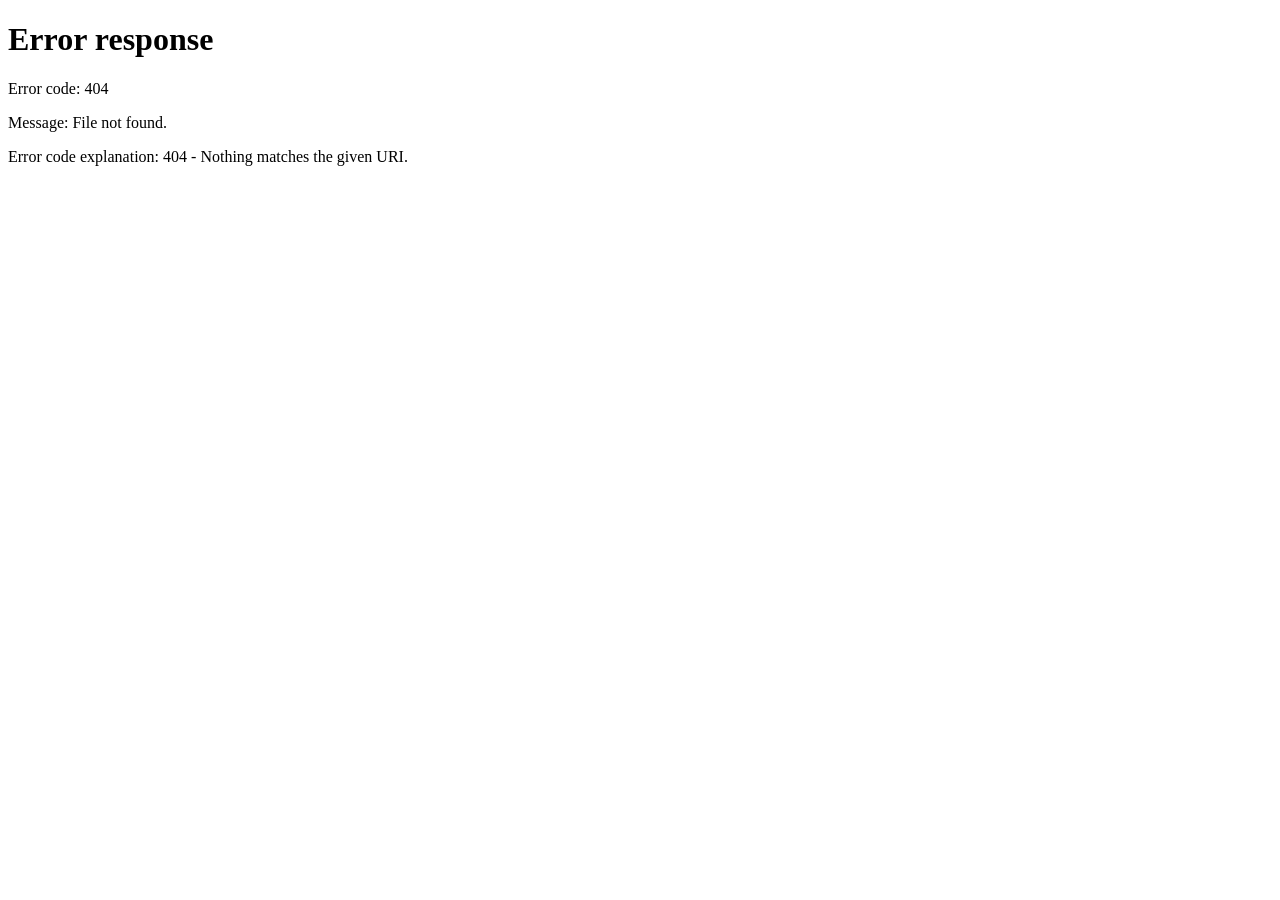
==== charge-motion/index.html @ 54f0bb24 "Add simple public entry for charge motion visualizer" ====
<!doctype html>
<html lang="ja">
<head>
  <meta charset="utf-8">
  <meta name="viewport" content="width=device-width, initial-scale=1">
  <meta http-equiv="refresh" content="0; url=../docs/charge-motion/">
  <title>電荷の動き 可視化ミニ教材</title>
  <style>
    body{margin:0;min-height:100svh;display:grid;place-items:center;background:#0f1320;color:#eef3ff;font-family:-apple-system,BlinkMacSystemFont,'Hiragino Sans','Yu Gothic',Meiryo,sans-serif;padding:24px;text-align:center}a{color:#ffd166;font-weight:700}.card{max-width:520px;border:1px solid rgba(255,255,255,.14);border-radius:18px;background:rgba(255,255,255,.06);padding:22px;line-height:1.7}
  </style>
</head>
<body>
  <div class="card">
    <h1>電荷の動き 可視化ミニ教材</h1>
    <p>移動しない場合は下のリンクを開いてください。</p>
    <p><a href="../docs/charge-motion/">教材を開く</a></p>
  </div>
</body>
</html>
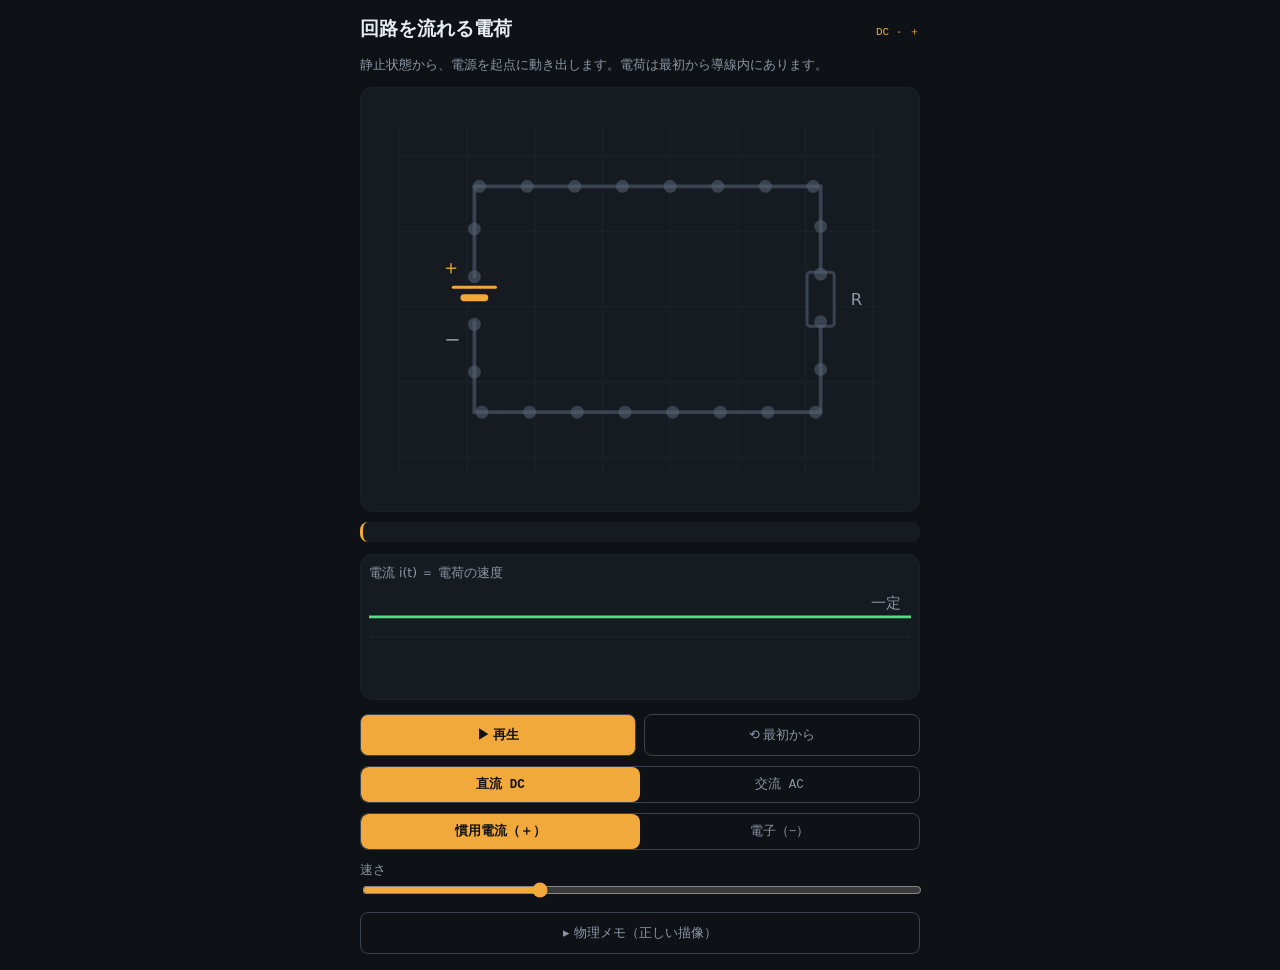
==== commit f98e753b: "Replace charge motion page with compact cleaner visualizer" ====
--- a/charge-motion/index.html
+++ b/charge-motion/index.html
@@ -1,19 +1 @@
-<!doctype html>
-<html lang="ja">
-<head>
-  <meta charset="utf-8">
-  <meta name="viewport" content="width=device-width, initial-scale=1">
-  <meta http-equiv="refresh" content="0; url=../docs/charge-motion/">
-  <title>電荷の動き 可視化ミニ教材</title>
-  <style>
-    body{margin:0;min-height:100svh;display:grid;place-items:center;background:#0f1320;color:#eef3ff;font-family:-apple-system,BlinkMacSystemFont,'Hiragino Sans','Yu Gothic',Meiryo,sans-serif;padding:24px;text-align:center}a{color:#ffd166;font-weight:700}.card{max-width:520px;border:1px solid rgba(255,255,255,.14);border-radius:18px;background:rgba(255,255,255,.06);padding:22px;line-height:1.7}
-  </style>
-</head>
-<body>
-  <div class="card">
-    <h1>電荷の動き 可視化ミニ教材</h1>
-    <p>移動しない場合は下のリンクを開いてください。</p>
-    <p><a href="../docs/charge-motion/">教材を開く</a></p>
-  </div>
-</body>
-</html>
+<!doctype html><html lang="ja"><head><meta charset="utf-8"><meta name="viewport" content="width=device-width,initial-scale=1"><title>回路を流れる電荷</title><style>body{margin:0;background:#0E1116;color:#E6EDF3;font-family:system-ui,-apple-system,"Hiragino Sans","Yu Gothic",sans-serif;padding:16px}.app{max-width:560px;margin:auto}h1{font-size:19px;margin:0}.sub,.note{color:#8B97A5;font-size:12.5px;line-height:1.6}.top{display:flex;justify-content:space-between;align-items:baseline}.meta{font:11px ui-monospace,SFMono-Regular,Menlo,monospace;color:var(--c,#F2A93B)}.box{background:#161B22;border:1px solid #1B2129;border-radius:12px;padding:8px;margin-top:12px}svg{width:100%;display:block}.status{margin-top:10px;background:#161B22;border-left:3px solid var(--c,#F2A93B);border-radius:8px;padding:10px 12px;font-size:12.5px;line-height:1.5}.ctrl{display:grid;gap:10px;margin-top:14px}.row{display:flex;gap:8px}.row button{flex:1}.seg{display:flex;border:1px solid #3A434F;border-radius:8px;overflow:hidden}.seg button{flex:1;background:#0E1116;color:#8B97A5;border:0;padding:9px 6px;font:12.5px ui-monospace,SFMono-Regular,Menlo,monospace}.seg button.on{background:var(--c,#F2A93B);color:#0E1116;font-weight:800}button{cursor:pointer;border:0;border-radius:8px;padding:11px;background:#0E1116;color:#8B97A5;border:1px solid #3A434F}.play{background:var(--c,#F2A93B);color:#0E1116;font-weight:800}input{width:100%;accent-color:var(--c,#F2A93B)}.info{display:none;background:#161B22;border-radius:8px;padding:12px 14px;font-size:12px;line-height:1.7;color:#8B97A5}.info.show{display:block}.info b{color:#E6EDF3}</style></head><body><div class="app"><div class="top"><h1>回路を流れる電荷</h1><span class="meta" id="meta">DC · ＋</span></div><p class="sub">静止状態から、電源を起点に動き出します。電荷は最初から導線内にあります。</p><div class="box"><svg id="svg" viewBox="0 0 360 270"></svg></div><div class="status" id="status"></div><div class="box"><div class="sub">電流 i(t) ＝ 電荷の速度</div><svg id="wave" viewBox="0 0 320 64"></svg></div><div class="ctrl"><div class="row"><button id="play" class="play">▶ 再生</button><button id="reset">⟲ 最初から</button></div><div class="seg"><button data-mode="DC" class="on">直流 DC</button><button data-mode="AC">交流 AC</button></div><div class="seg"><button data-car="conv" class="on">慣用電流（＋）</button><button data-car="electron">電子（−）</button></div><div><div class="sub">速さ</div><input id="speed" type="range" min="0.2" max="1.8" step="0.05" value="0.7"></div><button id="ib">▸ 物理メモ（正しい描像）</button><div id="info" class="info">・導線には<b>最初から電荷が詰まっています</b>。電源は電荷を供給するというより、動かす条件を作ります。<br>・電子のドリフトは遅いです。回路全体がすぐ反応するのは、<b>電界の変化が速く伝わる</b>からです。<br>・慣用電流は正電荷の向き。金属中の電子は逆向きにドリフトします。<br>・交流では電荷は往復し、一周期での正味移動はほぼゼロです。</div></div></div><script>const N=24,GX1=70,GX2=300,GY1=60,GY2=210,ST=120,SB=150,RT=117,RB=153;const segs=[{l:ST-GY1,p:u=>[GX1,ST-u]},{l:GX2-GX1,p:u=>[GX1+u,GY1]},{l:GY2-GY1,p:u=>[GX2,GY1+u]},{l:GX2-GX1,p:u=>[GX2-u,GY2]},{l:GY2-SB,p:u=>[GX1,GY2-u]},{l:SB-ST,p:u=>[GX1,SB-u]}],L=segs.reduce((a,s)=>a+s.l,0),base=Array.from({length:N},(_,i)=>i*L/N);let st={play:false,mode:'DC',car:'conv',speed:.7},sim={t:0,G:0,act:Array(N).fill(null),last:null},raf=null;const C={conv:'#F2A93B',electron:'#56C2E6',rest:'#586374',wire:'#3A434F',grid:'#1B2129',trace:'#4FE08A'};function arc(s){let x=((s%L)+L)%L;for(const g of segs){if(x<=g.l)return g.p(x);x-=g.l}return segs[0].p(0)}function dist(b){const d=((b%L)+L)%L;return Math.min(d,L-d)}const Vf=(L/2)/1.3,Vdc=55,Fac=.32,Wac=2*Math.PI*Fac,Vac=Wac*30;function vel(t){if(st.mode==='AC')return Vac*Math.sin(Wac*t);let r=Math.min(t/.8,1);return Vdc*(r*r*(3-2*r))}function reset(){sim={t:0,G:0,act:Array(N).fill(null),last:null};st.play=false;render()}function tick(ts){if(!st.play){raf=null;return}if(sim.last==null)sim.last=ts;let dt=Math.min((ts-sim.last)/1000,.05);sim.last=ts;let ds=dt*st.speed,v=vel(sim.t);sim.t+=ds;sim.G+=v*ds;let f=Vf*sim.t;for(let i=0;i<N;i++)if(sim.act[i]==null&&dist(base[i])<=f)sim.act[i]=sim.G;render();raf=requestAnimationFrame(tick)}function render(){let cc=C[st.car],dir=st.car==='conv'?1:-1,front=Vf*sim.t,on=front>=L/2,sign=st.mode==='AC'?(Math.sin(Wac*sim.t)>=0?1:-1):1;document.documentElement.style.setProperty('--c',cc);meta.textContent=st.mode+' · '+(st.car==='conv'?'＋':'e⁻');play.textContent=st.play?'⏸ 一時停止':'▶ 再生';document.querySelectorAll('[data-mode]').forEach(b=>b.classList.toggle('on',b.dataset.mode===st.mode));document.querySelectorAll('[data-car]').forEach(b=>b.classList.toggle('on',b.dataset.car===st.car));let q=base.map((b,i)=>{let off=sim.act[i]==null?0:sim.G-sim.act[i],p=arc(b+dir*off),h=arc(b);return{x:p[0],y:p[1],hx:h[0],hy:h[1],on:sim.act[i]!=null}});let pulses='';if(sim.t>0&&!on){let op=1-front/(L/2);for(const a of [front,-front]){let p=arc(a);pulses+=`<circle cx="${p[0]}" cy="${p[1]}" r="9" fill="none" stroke="${cc}" stroke-width="2" opacity="${.5*op}"/>`}}let ch=(x,y)=>{let d=sign>0?1:-1;return`<polyline points="${x-4*d},${y-4} ${x+4*d},${y} ${x-4*d},${y+4}" fill="none" stroke="#8B97A5" stroke-width="1.6" stroke-linecap="round" stroke-linejoin="round" opacity=".7"/>`};svg.innerHTML=`<defs><filter id="glow" x="-60%" y="-60%" width="220%" height="220%"><feGaussianBlur stdDeviation="2.4" result="b"/><feMerge><feMergeNode in="b"/><feMergeNode in="SourceGraphic"/></feMerge></filter></defs>${Array.from({length:8},(_,i)=>`<line x1="${20+i*45}" y1="20" x2="${20+i*45}" y2="250" stroke="${C.grid}"/>`).join('')}${Array.from({length:5},(_,i)=>`<line x1="20" y1="${40+i*50}" x2="340" y2="${40+i*50}" stroke="${C.grid}"/>`).join('')}<g stroke="${C.wire}" stroke-width="2.5" fill="none" stroke-linecap="round"><line x1="70" y1="60" x2="70" y2="120"/><line x1="70" y1="60" x2="300" y2="60"/><line x1="300" y1="60" x2="300" y2="117"/><line x1="300" y1="153" x2="300" y2="210"/><line x1="300" y1="210" x2="70" y2="210"/><line x1="70" y1="210" x2="70" y2="150"/></g><rect x="291" y="117" width="18" height="36" rx="2" fill="#161B22" stroke="${C.wire}" stroke-width="2"/><text x="320" y="139" fill="#8B97A5" font-size="11">R</text>${st.mode==='DC'?`<g stroke="${cc}" stroke-linecap="round"><line x1="56" y1="127" x2="84" y2="127" stroke-width="2"/><line x1="63" y1="134" x2="77" y2="134" stroke-width="4.5"/></g>`:`<circle cx="70" cy="135" r="15" fill="#161B22" stroke="${cc}" stroke-width="2"/><path d="M61 135 C64 127,67 127,70 135 S76 143,79 135" fill="none" stroke="${cc}" stroke-width="1.8"/>`}<text x="48" y="118" fill="${sign>0?cc:'#8B97A5'}" font-size="13">${sign>0?'＋':'−'}</text><text x="50" y="166" fill="${sign>0?'#8B97A5':cc}" font-size="13">${sign>0?'−':'＋'}</text>${on?ch(150,60)+ch(210,60):''}${st.mode==='AC'?q.map(c=>`<circle cx="${c.hx}" cy="${c.hy}" r="5.4" fill="none" stroke="${C.rest}" opacity=".45"/>`).join(''):''}${pulses}${q.map(c=>`<circle cx="${c.x}" cy="${c.y}" r="${c.on?5:4.3}" fill="${c.on?cc:C.rest}" opacity="${c.on?1:.55}" ${c.on?'filter="url(#glow)"':''}/>`).join('')}`;let now=st.mode==='AC'?Vac*Math.sin(Wac*sim.t):(sim.t>0?Vdc*Math.min(sim.t/.8,1):0);status.textContent=!st.play&&sim.t===0?'停止中 — 導線には電荷が詰まっています。再生で電源が押し始めます':!on?'電源を起点に押し（電界）が広がり、電荷が静止から動き出します':st.mode==='DC'?'一定の力で一方向へ。電流の大きさは時間によらず一定です':now>.06*Vac?'正の半サイクル：電荷は前進（電流は正）':now<-.06*Vac?'負の半サイクル：電荷は後退（電流は負）':'電圧が反転 — 電荷は速度ゼロで一瞬停止します';drawWave()}function drawWave(){let W=320,H=64,m=H/2,a=20,span=5*Math.PI,h=`<line x1="0" y1="${m}" x2="${W}" y2="${m}" stroke="${C.grid}"/>`;if(st.mode==='AC'){let p='';for(let x=0;x<=W;x+=4){let ph=x/W*span,y=m-a*Math.sin(ph);p+=(x?'L':'M')+x.toFixed(1)+' '+y.toFixed(1)+' '}let ph=Wac*sim.t,cx=(ph%span)/span*W,cy=m-a*Math.sin(ph);h+=`<path d="${p}" fill="none" stroke="${C.trace}" stroke-width="1.6"/><line x1="${cx}" y1="2" x2="${cx}" y2="62" stroke="#8B97A5" opacity=".5"/><circle cx="${cx}" cy="${cy}" r="3.5" fill="${C.trace}"/>`}else h+=`<line x1="0" y1="${m-a*.6}" x2="${W}" y2="${m-a*.6}" stroke="${C.trace}" stroke-width="1.6"/><text x="314" y="${m-a*.6-5}" fill="#8B97A5" font-size="9" text-anchor="end">一定</text>`;wave.innerHTML=h}play.onclick=()=>{st.play=!st.play;render();if(st.play&&!raf)raf=requestAnimationFrame(tick)};reset.onclick=reset;document.querySelectorAll('[data-mode]').forEach(b=>b.onclick=()=>{st.mode=b.dataset.mode;reset();});document.querySelectorAll('[data-car]').forEach(b=>b.onclick=()=>{st.car=b.dataset.car;reset();});speed.oninput=e=>st.speed=parseFloat(e.target.value);ib.onclick=()=>{info.classList.toggle('show');ib.textContent=(info.classList.contains('show')?'▾':'▸')+' 物理メモ（正しい描像）'};render();</script></body></html>
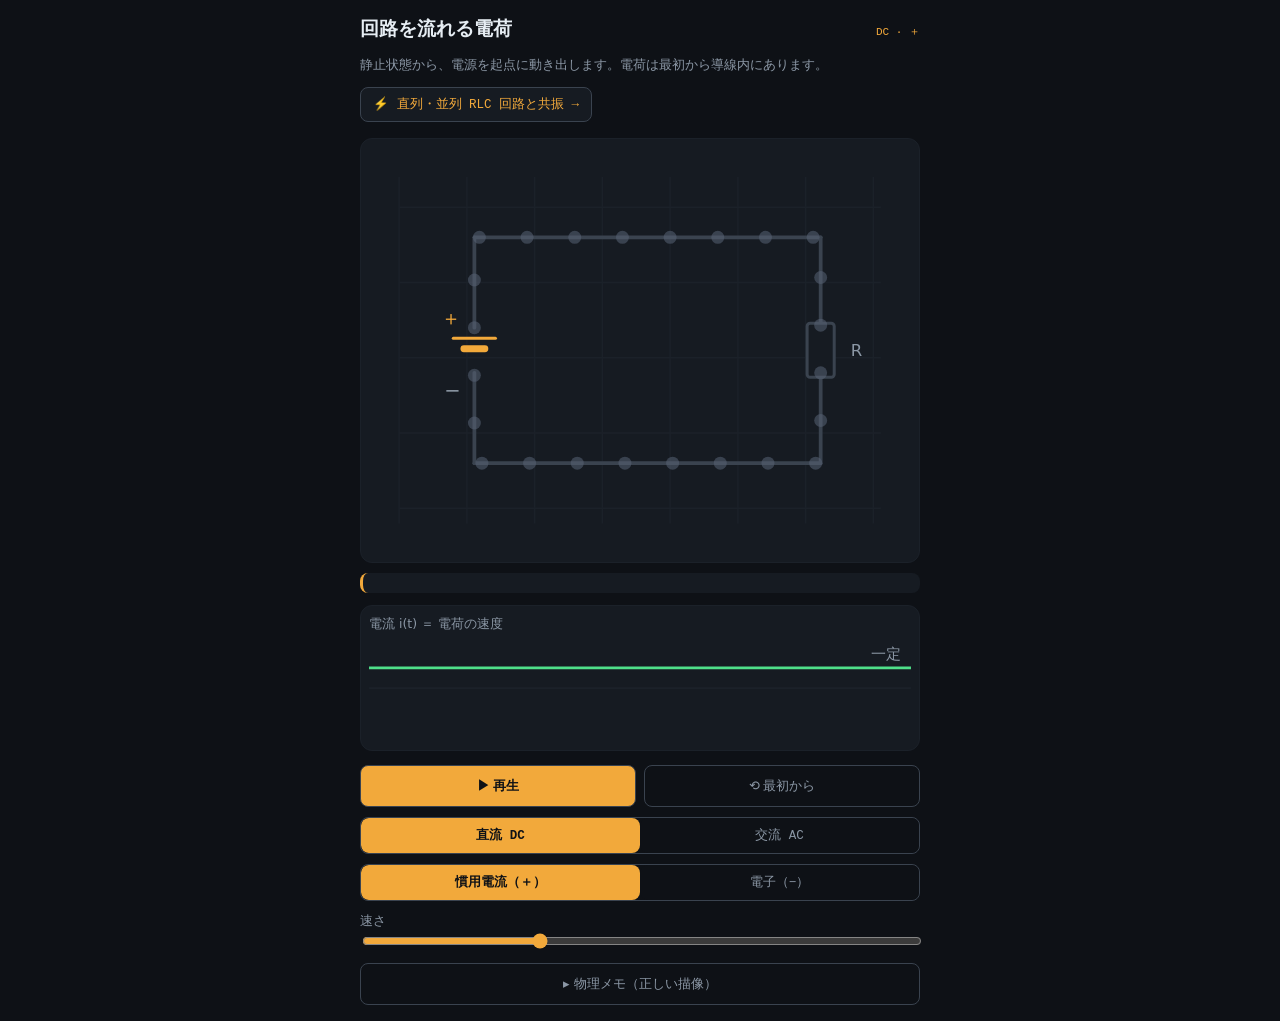
==== commit 2f4b247c: "Merge pull request #1 from 46hwhh6cqw-source/claude/rlc-circuit-resonance-qt6keq" ====
--- a/charge-motion/index.html
+++ b/charge-motion/index.html
@@ -1 +1 @@
-<!doctype html><html lang="ja"><head><meta charset="utf-8"><meta name="viewport" content="width=device-width,initial-scale=1"><title>回路を流れる電荷</title><style>body{margin:0;background:#0E1116;color:#E6EDF3;font-family:system-ui,-apple-system,"Hiragino Sans","Yu Gothic",sans-serif;padding:16px}.app{max-width:560px;margin:auto}h1{font-size:19px;margin:0}.sub,.note{color:#8B97A5;font-size:12.5px;line-height:1.6}.top{display:flex;justify-content:space-between;align-items:baseline}.meta{font:11px ui-monospace,SFMono-Regular,Menlo,monospace;color:var(--c,#F2A93B)}.box{background:#161B22;border:1px solid #1B2129;border-radius:12px;padding:8px;margin-top:12px}svg{width:100%;display:block}.status{margin-top:10px;background:#161B22;border-left:3px solid var(--c,#F2A93B);border-radius:8px;padding:10px 12px;font-size:12.5px;line-height:1.5}.ctrl{display:grid;gap:10px;margin-top:14px}.row{display:flex;gap:8px}.row button{flex:1}.seg{display:flex;border:1px solid #3A434F;border-radius:8px;overflow:hidden}.seg button{flex:1;background:#0E1116;color:#8B97A5;border:0;padding:9px 6px;font:12.5px ui-monospace,SFMono-Regular,Menlo,monospace}.seg button.on{background:var(--c,#F2A93B);color:#0E1116;font-weight:800}button{cursor:pointer;border:0;border-radius:8px;padding:11px;background:#0E1116;color:#8B97A5;border:1px solid #3A434F}.play{background:var(--c,#F2A93B);color:#0E1116;font-weight:800}input{width:100%;accent-color:var(--c,#F2A93B)}.info{display:none;background:#161B22;border-radius:8px;padding:12px 14px;font-size:12px;line-height:1.7;color:#8B97A5}.info.show{display:block}.info b{color:#E6EDF3}</style></head><body><div class="app"><div class="top"><h1>回路を流れる電荷</h1><span class="meta" id="meta">DC · ＋</span></div><p class="sub">静止状態から、電源を起点に動き出します。電荷は最初から導線内にあります。</p><div class="box"><svg id="svg" viewBox="0 0 360 270"></svg></div><div class="status" id="status"></div><div class="box"><div class="sub">電流 i(t) ＝ 電荷の速度</div><svg id="wave" viewBox="0 0 320 64"></svg></div><div class="ctrl"><div class="row"><button id="play" class="play">▶ 再生</button><button id="reset">⟲ 最初から</button></div><div class="seg"><button data-mode="DC" class="on">直流 DC</button><button data-mode="AC">交流 AC</button></div><div class="seg"><button data-car="conv" class="on">慣用電流（＋）</button><button data-car="electron">電子（−）</button></div><div><div class="sub">速さ</div><input id="speed" type="range" min="0.2" max="1.8" step="0.05" value="0.7"></div><button id="ib">▸ 物理メモ（正しい描像）</button><div id="info" class="info">・導線には<b>最初から電荷が詰まっています</b>。電源は電荷を供給するというより、動かす条件を作ります。<br>・電子のドリフトは遅いです。回路全体がすぐ反応するのは、<b>電界の変化が速く伝わる</b>からです。<br>・慣用電流は正電荷の向き。金属中の電子は逆向きにドリフトします。<br>・交流では電荷は往復し、一周期での正味移動はほぼゼロです。</div></div></div><script>const N=24,GX1=70,GX2=300,GY1=60,GY2=210,ST=120,SB=150,RT=117,RB=153;const segs=[{l:ST-GY1,p:u=>[GX1,ST-u]},{l:GX2-GX1,p:u=>[GX1+u,GY1]},{l:GY2-GY1,p:u=>[GX2,GY1+u]},{l:GX2-GX1,p:u=>[GX2-u,GY2]},{l:GY2-SB,p:u=>[GX1,GY2-u]},{l:SB-ST,p:u=>[GX1,SB-u]}],L=segs.reduce((a,s)=>a+s.l,0),base=Array.from({length:N},(_,i)=>i*L/N);let st={play:false,mode:'DC',car:'conv',speed:.7},sim={t:0,G:0,act:Array(N).fill(null),last:null},raf=null;const C={conv:'#F2A93B',electron:'#56C2E6',rest:'#586374',wire:'#3A434F',grid:'#1B2129',trace:'#4FE08A'};function arc(s){let x=((s%L)+L)%L;for(const g of segs){if(x<=g.l)return g.p(x);x-=g.l}return segs[0].p(0)}function dist(b){const d=((b%L)+L)%L;return Math.min(d,L-d)}const Vf=(L/2)/1.3,Vdc=55,Fac=.32,Wac=2*Math.PI*Fac,Vac=Wac*30;function vel(t){if(st.mode==='AC')return Vac*Math.sin(Wac*t);let r=Math.min(t/.8,1);return Vdc*(r*r*(3-2*r))}function reset(){sim={t:0,G:0,act:Array(N).fill(null),last:null};st.play=false;render()}function tick(ts){if(!st.play){raf=null;return}if(sim.last==null)sim.last=ts;let dt=Math.min((ts-sim.last)/1000,.05);sim.last=ts;let ds=dt*st.speed,v=vel(sim.t);sim.t+=ds;sim.G+=v*ds;let f=Vf*sim.t;for(let i=0;i<N;i++)if(sim.act[i]==null&&dist(base[i])<=f)sim.act[i]=sim.G;render();raf=requestAnimationFrame(tick)}function render(){let cc=C[st.car],dir=st.car==='conv'?1:-1,front=Vf*sim.t,on=front>=L/2,sign=st.mode==='AC'?(Math.sin(Wac*sim.t)>=0?1:-1):1;document.documentElement.style.setProperty('--c',cc);meta.textContent=st.mode+' · '+(st.car==='conv'?'＋':'e⁻');play.textContent=st.play?'⏸ 一時停止':'▶ 再生';document.querySelectorAll('[data-mode]').forEach(b=>b.classList.toggle('on',b.dataset.mode===st.mode));document.querySelectorAll('[data-car]').forEach(b=>b.classList.toggle('on',b.dataset.car===st.car));let q=base.map((b,i)=>{let off=sim.act[i]==null?0:sim.G-sim.act[i],p=arc(b+dir*off),h=arc(b);return{x:p[0],y:p[1],hx:h[0],hy:h[1],on:sim.act[i]!=null}});let pulses='';if(sim.t>0&&!on){let op=1-front/(L/2);for(const a of [front,-front]){let p=arc(a);pulses+=`<circle cx="${p[0]}" cy="${p[1]}" r="9" fill="none" stroke="${cc}" stroke-width="2" opacity="${.5*op}"/>`}}let ch=(x,y)=>{let d=sign>0?1:-1;return`<polyline points="${x-4*d},${y-4} ${x+4*d},${y} ${x-4*d},${y+4}" fill="none" stroke="#8B97A5" stroke-width="1.6" stroke-linecap="round" stroke-linejoin="round" opacity=".7"/>`};svg.innerHTML=`<defs><filter id="glow" x="-60%" y="-60%" width="220%" height="220%"><feGaussianBlur stdDeviation="2.4" result="b"/><feMerge><feMergeNode in="b"/><feMergeNode in="SourceGraphic"/></feMerge></filter></defs>${Array.from({length:8},(_,i)=>`<line x1="${20+i*45}" y1="20" x2="${20+i*45}" y2="250" stroke="${C.grid}"/>`).join('')}${Array.from({length:5},(_,i)=>`<line x1="20" y1="${40+i*50}" x2="340" y2="${40+i*50}" stroke="${C.grid}"/>`).join('')}<g stroke="${C.wire}" stroke-width="2.5" fill="none" stroke-linecap="round"><line x1="70" y1="60" x2="70" y2="120"/><line x1="70" y1="60" x2="300" y2="60"/><line x1="300" y1="60" x2="300" y2="117"/><line x1="300" y1="153" x2="300" y2="210"/><line x1="300" y1="210" x2="70" y2="210"/><line x1="70" y1="210" x2="70" y2="150"/></g><rect x="291" y="117" width="18" height="36" rx="2" fill="#161B22" stroke="${C.wire}" stroke-width="2"/><text x="320" y="139" fill="#8B97A5" font-size="11">R</text>${st.mode==='DC'?`<g stroke="${cc}" stroke-linecap="round"><line x1="56" y1="127" x2="84" y2="127" stroke-width="2"/><line x1="63" y1="134" x2="77" y2="134" stroke-width="4.5"/></g>`:`<circle cx="70" cy="135" r="15" fill="#161B22" stroke="${cc}" stroke-width="2"/><path d="M61 135 C64 127,67 127,70 135 S76 143,79 135" fill="none" stroke="${cc}" stroke-width="1.8"/>`}<text x="48" y="118" fill="${sign>0?cc:'#8B97A5'}" font-size="13">${sign>0?'＋':'−'}</text><text x="50" y="166" fill="${sign>0?'#8B97A5':cc}" font-size="13">${sign>0?'−':'＋'}</text>${on?ch(150,60)+ch(210,60):''}${st.mode==='AC'?q.map(c=>`<circle cx="${c.hx}" cy="${c.hy}" r="5.4" fill="none" stroke="${C.rest}" opacity=".45"/>`).join(''):''}${pulses}${q.map(c=>`<circle cx="${c.x}" cy="${c.y}" r="${c.on?5:4.3}" fill="${c.on?cc:C.rest}" opacity="${c.on?1:.55}" ${c.on?'filter="url(#glow)"':''}/>`).join('')}`;let now=st.mode==='AC'?Vac*Math.sin(Wac*sim.t):(sim.t>0?Vdc*Math.min(sim.t/.8,1):0);status.textContent=!st.play&&sim.t===0?'停止中 — 導線には電荷が詰まっています。再生で電源が押し始めます':!on?'電源を起点に押し（電界）が広がり、電荷が静止から動き出します':st.mode==='DC'?'一定の力で一方向へ。電流の大きさは時間によらず一定です':now>.06*Vac?'正の半サイクル：電荷は前進（電流は正）':now<-.06*Vac?'負の半サイクル：電荷は後退（電流は負）':'電圧が反転 — 電荷は速度ゼロで一瞬停止します';drawWave()}function drawWave(){let W=320,H=64,m=H/2,a=20,span=5*Math.PI,h=`<line x1="0" y1="${m}" x2="${W}" y2="${m}" stroke="${C.grid}"/>`;if(st.mode==='AC'){let p='';for(let x=0;x<=W;x+=4){let ph=x/W*span,y=m-a*Math.sin(ph);p+=(x?'L':'M')+x.toFixed(1)+' '+y.toFixed(1)+' '}let ph=Wac*sim.t,cx=(ph%span)/span*W,cy=m-a*Math.sin(ph);h+=`<path d="${p}" fill="none" stroke="${C.trace}" stroke-width="1.6"/><line x1="${cx}" y1="2" x2="${cx}" y2="62" stroke="#8B97A5" opacity=".5"/><circle cx="${cx}" cy="${cy}" r="3.5" fill="${C.trace}"/>`}else h+=`<line x1="0" y1="${m-a*.6}" x2="${W}" y2="${m-a*.6}" stroke="${C.trace}" stroke-width="1.6"/><text x="314" y="${m-a*.6-5}" fill="#8B97A5" font-size="9" text-anchor="end">一定</text>`;wave.innerHTML=h}play.onclick=()=>{st.play=!st.play;render();if(st.play&&!raf)raf=requestAnimationFrame(tick)};reset.onclick=reset;document.querySelectorAll('[data-mode]').forEach(b=>b.onclick=()=>{st.mode=b.dataset.mode;reset();});document.querySelectorAll('[data-car]').forEach(b=>b.onclick=()=>{st.car=b.dataset.car;reset();});speed.oninput=e=>st.speed=parseFloat(e.target.value);ib.onclick=()=>{info.classList.toggle('show');ib.textContent=(info.classList.contains('show')?'▾':'▸')+' 物理メモ（正しい描像）'};render();</script></body></html>+<!doctype html><html lang="ja"><head><meta charset="utf-8"><meta name="viewport" content="width=device-width,initial-scale=1"><title>回路を流れる電荷</title><style>body{margin:0;background:#0E1116;color:#E6EDF3;font-family:system-ui,-apple-system,"Hiragino Sans","Yu Gothic",sans-serif;padding:16px}.app{max-width:560px;margin:auto}h1{font-size:19px;margin:0}.sub,.note{color:#8B97A5;font-size:12.5px;line-height:1.6}.top{display:flex;justify-content:space-between;align-items:baseline}.meta{font:11px ui-monospace,SFMono-Regular,Menlo,monospace;color:var(--c,#F2A93B)}.box{background:#161B22;border:1px solid #1B2129;border-radius:12px;padding:8px;margin-top:12px}svg{width:100%;display:block}.status{margin-top:10px;background:#161B22;border-left:3px solid var(--c,#F2A93B);border-radius:8px;padding:10px 12px;font-size:12.5px;line-height:1.5}.ctrl{display:grid;gap:10px;margin-top:14px}.row{display:flex;gap:8px}.row button{flex:1}.seg{display:flex;border:1px solid #3A434F;border-radius:8px;overflow:hidden}.seg button{flex:1;background:#0E1116;color:#8B97A5;border:0;padding:9px 6px;font:12.5px ui-monospace,SFMono-Regular,Menlo,monospace}.seg button.on{background:var(--c,#F2A93B);color:#0E1116;font-weight:800}button{cursor:pointer;border:0;border-radius:8px;padding:11px;background:#0E1116;color:#8B97A5;border:1px solid #3A434F}.play{background:var(--c,#F2A93B);color:#0E1116;font-weight:800}input{width:100%;accent-color:var(--c,#F2A93B)}.info{display:none;background:#161B22;border-radius:8px;padding:12px 14px;font-size:12px;line-height:1.7;color:#8B97A5}.info.show{display:block}.info b{color:#E6EDF3}</style></head><body><div class="app"><div class="top"><h1>回路を流れる電荷</h1><span class="meta" id="meta">DC · ＋</span></div><p class="sub">静止状態から、電源を起点に動き出します。電荷は最初から導線内にあります。</p><a href="./lab.html" style="display:inline-block;margin-bottom:4px;padding:8px 12px;border-radius:8px;border:1px solid #3A434F;background:#161B22;color:#F2A93B;text-decoration:none;font:12.5px ui-monospace,SFMono-Regular,Menlo,monospace">⚡ 直列・並列 RLC 回路と共振 →</a><div class="box"><svg id="svg" viewBox="0 0 360 270"></svg></div><div class="status" id="status"></div><div class="box"><div class="sub">電流 i(t) ＝ 電荷の速度</div><svg id="wave" viewBox="0 0 320 64"></svg></div><div class="ctrl"><div class="row"><button id="play" class="play">▶ 再生</button><button id="reset">⟲ 最初から</button></div><div class="seg"><button data-mode="DC" class="on">直流 DC</button><button data-mode="AC">交流 AC</button></div><div class="seg"><button data-car="conv" class="on">慣用電流（＋）</button><button data-car="electron">電子（−）</button></div><div><div class="sub">速さ</div><input id="speed" type="range" min="0.2" max="1.8" step="0.05" value="0.7"></div><button id="ib">▸ 物理メモ（正しい描像）</button><div id="info" class="info">・導線には<b>最初から電荷が詰まっています</b>。電源は電荷を供給するというより、動かす条件を作ります。<br>・電子のドリフトは遅いです。回路全体がすぐ反応するのは、<b>電界の変化が速く伝わる</b>からです。<br>・慣用電流は正電荷の向き。金属中の電子は逆向きにドリフトします。<br>・交流では電荷は往復し、一周期での正味移動はほぼゼロです。</div></div></div><script>const N=24,GX1=70,GX2=300,GY1=60,GY2=210,ST=120,SB=150,RT=117,RB=153;const segs=[{l:ST-GY1,p:u=>[GX1,ST-u]},{l:GX2-GX1,p:u=>[GX1+u,GY1]},{l:GY2-GY1,p:u=>[GX2,GY1+u]},{l:GX2-GX1,p:u=>[GX2-u,GY2]},{l:GY2-SB,p:u=>[GX1,GY2-u]},{l:SB-ST,p:u=>[GX1,SB-u]}],L=segs.reduce((a,s)=>a+s.l,0),base=Array.from({length:N},(_,i)=>i*L/N);let st={play:false,mode:'DC',car:'conv',speed:.7},sim={t:0,G:0,act:Array(N).fill(null),last:null},raf=null;const C={conv:'#F2A93B',electron:'#56C2E6',rest:'#586374',wire:'#3A434F',grid:'#1B2129',trace:'#4FE08A'};function arc(s){let x=((s%L)+L)%L;for(const g of segs){if(x<=g.l)return g.p(x);x-=g.l}return segs[0].p(0)}function dist(b){const d=((b%L)+L)%L;return Math.min(d,L-d)}const Vf=(L/2)/1.3,Vdc=55,Fac=.32,Wac=2*Math.PI*Fac,Vac=Wac*30;function vel(t){if(st.mode==='AC')return Vac*Math.sin(Wac*t);let r=Math.min(t/.8,1);return Vdc*(r*r*(3-2*r))}function reset(){sim={t:0,G:0,act:Array(N).fill(null),last:null};st.play=false;render()}function tick(ts){if(!st.play){raf=null;return}if(sim.last==null)sim.last=ts;let dt=Math.min((ts-sim.last)/1000,.05);sim.last=ts;let ds=dt*st.speed,v=vel(sim.t);sim.t+=ds;sim.G+=v*ds;let f=Vf*sim.t;for(let i=0;i<N;i++)if(sim.act[i]==null&&dist(base[i])<=f)sim.act[i]=sim.G;render();raf=requestAnimationFrame(tick)}function render(){let cc=C[st.car],dir=st.car==='conv'?1:-1,front=Vf*sim.t,on=front>=L/2,sign=st.mode==='AC'?(Math.sin(Wac*sim.t)>=0?1:-1):1;document.documentElement.style.setProperty('--c',cc);meta.textContent=st.mode+' · '+(st.car==='conv'?'＋':'e⁻');play.textContent=st.play?'⏸ 一時停止':'▶ 再生';document.querySelectorAll('[data-mode]').forEach(b=>b.classList.toggle('on',b.dataset.mode===st.mode));document.querySelectorAll('[data-car]').forEach(b=>b.classList.toggle('on',b.dataset.car===st.car));let q=base.map((b,i)=>{let off=sim.act[i]==null?0:sim.G-sim.act[i],p=arc(b+dir*off),h=arc(b);return{x:p[0],y:p[1],hx:h[0],hy:h[1],on:sim.act[i]!=null}});let pulses='';if(sim.t>0&&!on){let op=1-front/(L/2);for(const a of [front,-front]){let p=arc(a);pulses+=`<circle cx="${p[0]}" cy="${p[1]}" r="9" fill="none" stroke="${cc}" stroke-width="2" opacity="${.5*op}"/>`}}let ch=(x,y)=>{let d=sign>0?1:-1;return`<polyline points="${x-4*d},${y-4} ${x+4*d},${y} ${x-4*d},${y+4}" fill="none" stroke="#8B97A5" stroke-width="1.6" stroke-linecap="round" stroke-linejoin="round" opacity=".7"/>`};svg.innerHTML=`<defs><filter id="glow" x="-60%" y="-60%" width="220%" height="220%"><feGaussianBlur stdDeviation="2.4" result="b"/><feMerge><feMergeNode in="b"/><feMergeNode in="SourceGraphic"/></feMerge></filter></defs>${Array.from({length:8},(_,i)=>`<line x1="${20+i*45}" y1="20" x2="${20+i*45}" y2="250" stroke="${C.grid}"/>`).join('')}${Array.from({length:5},(_,i)=>`<line x1="20" y1="${40+i*50}" x2="340" y2="${40+i*50}" stroke="${C.grid}"/>`).join('')}<g stroke="${C.wire}" stroke-width="2.5" fill="none" stroke-linecap="round"><line x1="70" y1="60" x2="70" y2="120"/><line x1="70" y1="60" x2="300" y2="60"/><line x1="300" y1="60" x2="300" y2="117"/><line x1="300" y1="153" x2="300" y2="210"/><line x1="300" y1="210" x2="70" y2="210"/><line x1="70" y1="210" x2="70" y2="150"/></g><rect x="291" y="117" width="18" height="36" rx="2" fill="#161B22" stroke="${C.wire}" stroke-width="2"/><text x="320" y="139" fill="#8B97A5" font-size="11">R</text>${st.mode==='DC'?`<g stroke="${cc}" stroke-linecap="round"><line x1="56" y1="127" x2="84" y2="127" stroke-width="2"/><line x1="63" y1="134" x2="77" y2="134" stroke-width="4.5"/></g>`:`<circle cx="70" cy="135" r="15" fill="#161B22" stroke="${cc}" stroke-width="2"/><path d="M61 135 C64 127,67 127,70 135 S76 143,79 135" fill="none" stroke="${cc}" stroke-width="1.8"/>`}<text x="48" y="118" fill="${sign>0?cc:'#8B97A5'}" font-size="13">${sign>0?'＋':'−'}</text><text x="50" y="166" fill="${sign>0?'#8B97A5':cc}" font-size="13">${sign>0?'−':'＋'}</text>${on?ch(150,60)+ch(210,60):''}${st.mode==='AC'?q.map(c=>`<circle cx="${c.hx}" cy="${c.hy}" r="5.4" fill="none" stroke="${C.rest}" opacity=".45"/>`).join(''):''}${pulses}${q.map(c=>`<circle cx="${c.x}" cy="${c.y}" r="${c.on?5:4.3}" fill="${c.on?cc:C.rest}" opacity="${c.on?1:.55}" ${c.on?'filter="url(#glow)"':''}/>`).join('')}`;let now=st.mode==='AC'?Vac*Math.sin(Wac*sim.t):(sim.t>0?Vdc*Math.min(sim.t/.8,1):0);status.textContent=!st.play&&sim.t===0?'停止中 — 導線には電荷が詰まっています。再生で電源が押し始めます':!on?'電源を起点に押し（電界）が広がり、電荷が静止から動き出します':st.mode==='DC'?'一定の力で一方向へ。電流の大きさは時間によらず一定です':now>.06*Vac?'正の半サイクル：電荷は前進（電流は正）':now<-.06*Vac?'負の半サイクル：電荷は後退（電流は負）':'電圧が反転 — 電荷は速度ゼロで一瞬停止します';drawWave()}function drawWave(){let W=320,H=64,m=H/2,a=20,span=5*Math.PI,h=`<line x1="0" y1="${m}" x2="${W}" y2="${m}" stroke="${C.grid}"/>`;if(st.mode==='AC'){let p='';for(let x=0;x<=W;x+=4){let ph=x/W*span,y=m-a*Math.sin(ph);p+=(x?'L':'M')+x.toFixed(1)+' '+y.toFixed(1)+' '}let ph=Wac*sim.t,cx=(ph%span)/span*W,cy=m-a*Math.sin(ph);h+=`<path d="${p}" fill="none" stroke="${C.trace}" stroke-width="1.6"/><line x1="${cx}" y1="2" x2="${cx}" y2="62" stroke="#8B97A5" opacity=".5"/><circle cx="${cx}" cy="${cy}" r="3.5" fill="${C.trace}"/>`}else h+=`<line x1="0" y1="${m-a*.6}" x2="${W}" y2="${m-a*.6}" stroke="${C.trace}" stroke-width="1.6"/><text x="314" y="${m-a*.6-5}" fill="#8B97A5" font-size="9" text-anchor="end">一定</text>`;wave.innerHTML=h}play.onclick=()=>{st.play=!st.play;render();if(st.play&&!raf)raf=requestAnimationFrame(tick)};reset.onclick=reset;document.querySelectorAll('[data-mode]').forEach(b=>b.onclick=()=>{st.mode=b.dataset.mode;reset();});document.querySelectorAll('[data-car]').forEach(b=>b.onclick=()=>{st.car=b.dataset.car;reset();});speed.oninput=e=>st.speed=parseFloat(e.target.value);ib.onclick=()=>{info.classList.toggle('show');ib.textContent=(info.classList.contains('show')?'▾':'▸')+' 物理メモ（正しい描像）'};render();</script></body></html>
